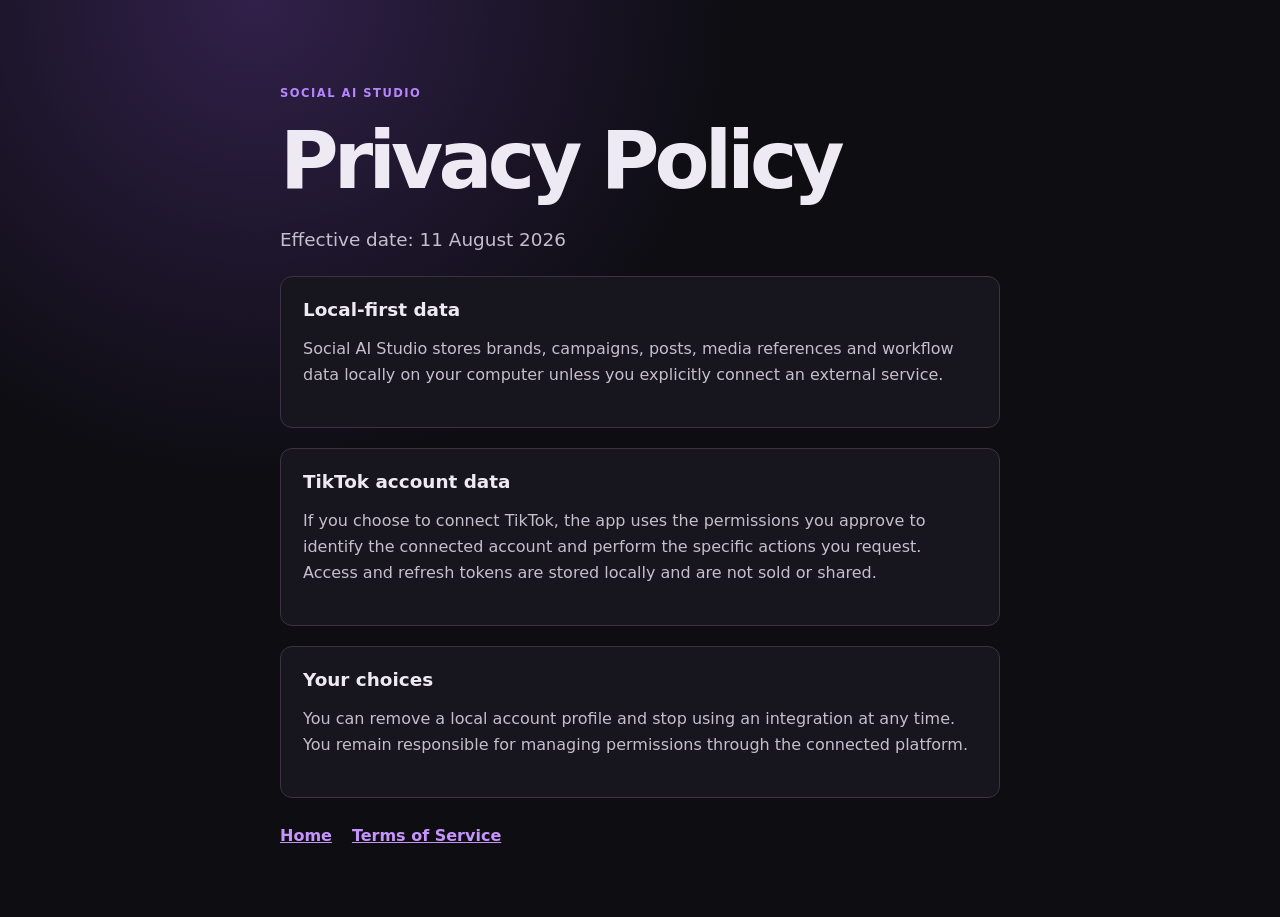
==== privacy/index.html @ d6e1d695 "Add files via upload" ====
<!doctype html><html lang="en"><head><meta charset="utf-8" /><meta name="viewport" content="width=device-width, initial-scale=1" /><title>Privacy Policy | Social AI Studio</title><link rel="stylesheet" href="../styles.css" /></head><body><main><p class="eyebrow">SOCIAL AI STUDIO</p><h1>Privacy Policy</h1><p class="lead">Effective date: 11 August 2026</p><section><h2>Local-first data</h2><p>Social AI Studio stores brands, campaigns, posts, media references and workflow data locally on your computer unless you explicitly connect an external service.</p></section><section><h2>TikTok account data</h2><p>If you choose to connect TikTok, the app uses the permissions you approve to identify the connected account and perform the specific actions you request. Access and refresh tokens are stored locally and are not sold or shared.</p></section><section><h2>Your choices</h2><p>You can remove a local account profile and stop using an integration at any time. You remain responsible for managing permissions through the connected platform.</p></section><nav><a href="../">Home</a><a href="../terms/">Terms of Service</a></nav></main></body></html>
---- styles.css ----
:root { color-scheme: dark; font-family: Inter, ui-sans-serif, system-ui, sans-serif; background:#0d0d12; color:#eeeaf4; }
body { margin:0; min-height:100vh; display:grid; place-items:center; background:radial-gradient(circle at 20% 0,#31204a 0,transparent 35%),#0d0d12; }
main { width:min(720px,calc(100% - 48px)); padding:72px 0; }
h1 { font-size:clamp(2.7rem,8vw,5rem); margin:.15rem 0 1rem; letter-spacing:-.06em; }
h2 { margin:0 0 .55rem; font-size:1.15rem; }
.eyebrow { color:#b786ff; font-size:.72rem; font-weight:800; letter-spacing:.13em; }
.lead { color:#c5bece; font-size:1.15rem; line-height:1.65; max-width:650px; }
section { margin-top:20px; padding:22px; border:1px solid #3b3344; border-radius:12px; background:#17151d; }
p, li { color:#c5bece; line-height:1.65; } nav { display:flex; gap:20px; margin-top:28px; } a { color:#c794ff; font-weight:700; }
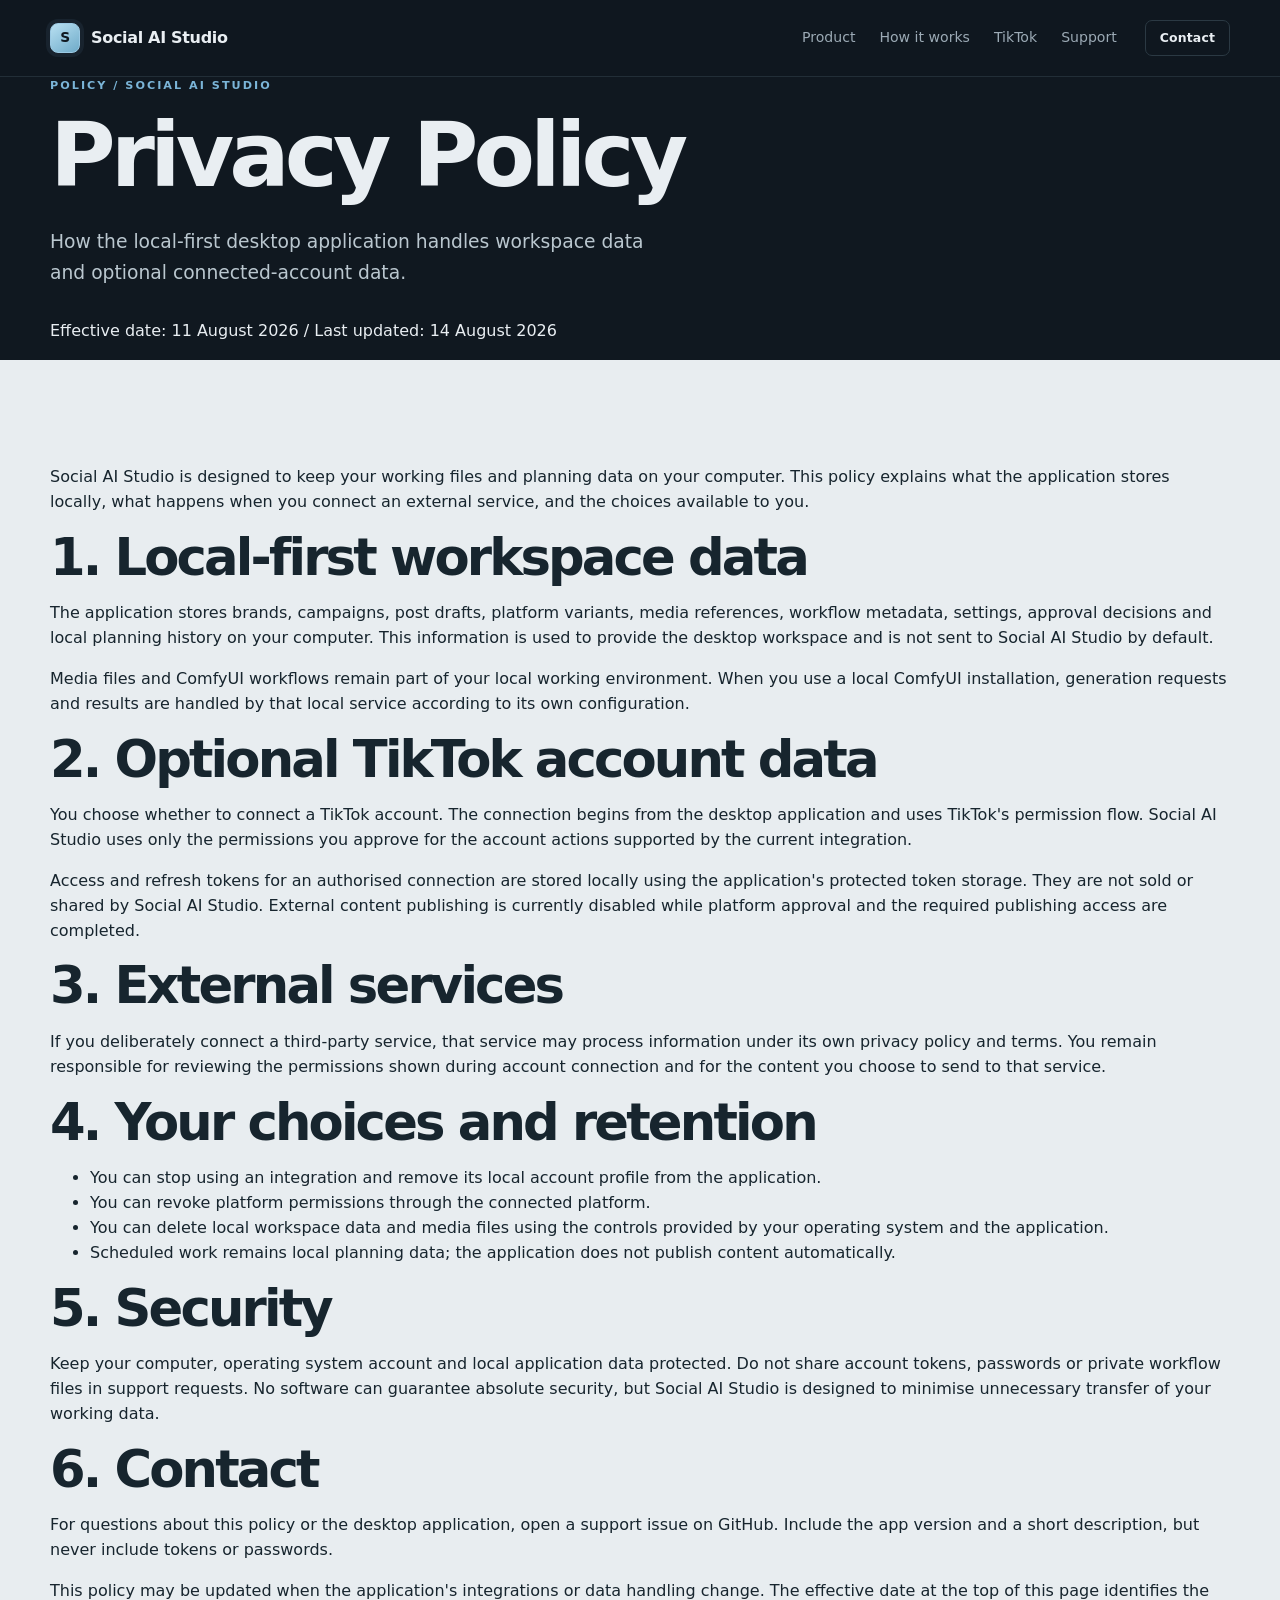
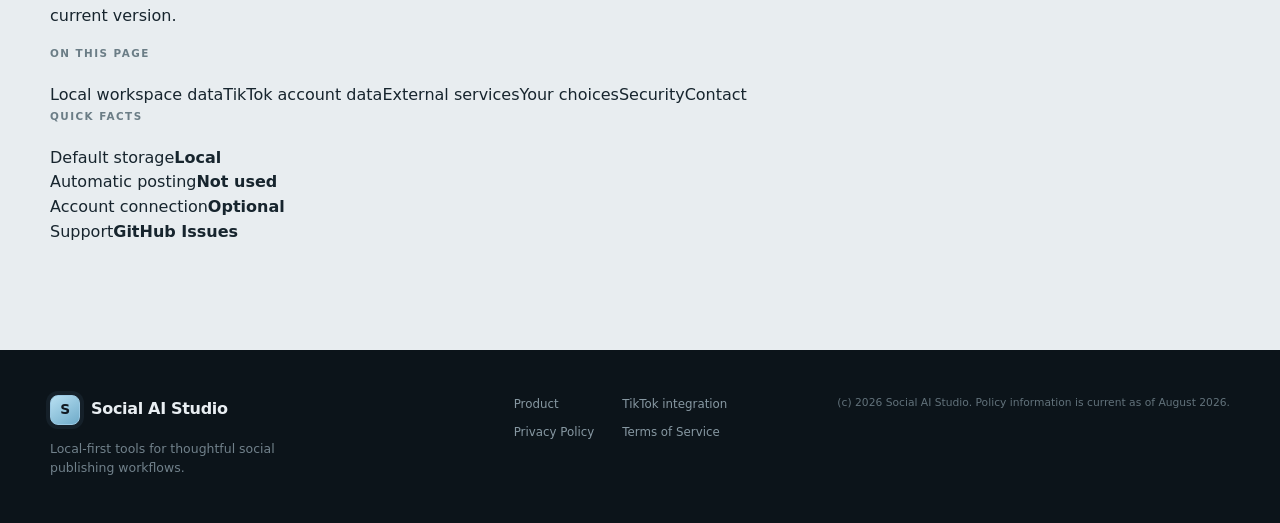
==== commit 519ef1e0: "Restyle Privacy Policy page" ====
--- a/privacy/index.html
+++ b/privacy/index.html
@@ -1 +1,42 @@
-<!doctype html><html lang="en"><head><meta charset="utf-8" /><meta name="viewport" content="width=device-width, initial-scale=1" /><title>Privacy Policy | Social AI Studio</title><link rel="stylesheet" href="../styles.css" /></head><body><main><p class="eyebrow">SOCIAL AI STUDIO</p><h1>Privacy Policy</h1><p class="lead">Effective date: 11 August 2026</p><section><h2>Local-first data</h2><p>Social AI Studio stores brands, campaigns, posts, media references and workflow data locally on your computer unless you explicitly connect an external service.</p></section><section><h2>TikTok account data</h2><p>If you choose to connect TikTok, the app uses the permissions you approve to identify the connected account and perform the specific actions you request. Access and refresh tokens are stored locally and are not sold or shared.</p></section><section><h2>Your choices</h2><p>You can remove a local account profile and stop using an integration at any time. You remain responsible for managing permissions through the connected platform.</p></section><nav><a href="../">Home</a><a href="../terms/">Terms of Service</a></nav></main></body></html>
+<!doctype html>
+<html lang="en">
+<head>
+  <meta charset="utf-8" />
+  <meta name="viewport" content="width=device-width, initial-scale=1" />
+  <meta name="description" content="Privacy Policy for Social AI Studio, a local-first desktop workspace for social content planning and creation." />
+  <meta name="theme-color" content="#101820" />
+  <title>Privacy Policy | Social AI Studio</title>
+  <link rel="stylesheet" href="../styles.css" />
+</head>
+<body>
+  <a class="skip-link" href="#main-content">Skip to content</a>
+  <header class="site-header">
+    <div class="container header-inner">
+      <a class="brand" href="../" aria-label="Social AI Studio home"><span class="brand-mark" aria-hidden="true">S</span><span>Social AI Studio</span></a>
+      <nav class="site-nav" aria-label="Primary navigation"><a href="../#product">Product</a><a href="../#workflow">How it works</a><a href="../#tiktok">TikTok</a><a href="../#support">Support</a></nav>
+      <a class="button button-small button-outline" href="../#contact">Contact</a>
+    </div>
+  </header>
+  <main id="main-content">
+    <section class="legal-hero"><div class="container legal-hero-inner"><p class="eyebrow">POLICY / SOCIAL AI STUDIO</p><h1>Privacy Policy</h1><p class="hero-lead">How the local-first desktop application handles workspace data and optional connected-account data.</p><p class="legal-meta">Effective date: 11 August 2026 / Last updated: 14 August 2026</p></div></section>
+    <section class="section section-light legal-section"><div class="container legal-grid"><article class="legal-document"><p class="legal-intro">Social AI Studio is designed to keep your working files and planning data on your computer. This policy explains what the application stores locally, what happens when you connect an external service, and the choices available to you.</p>
+      <h2 id="local-data">1. Local-first workspace data</h2>
+      <p>The application stores brands, campaigns, post drafts, platform variants, media references, workflow metadata, settings, approval decisions and local planning history on your computer. This information is used to provide the desktop workspace and is not sent to Social AI Studio by default.</p>
+      <p>Media files and ComfyUI workflows remain part of your local working environment. When you use a local ComfyUI installation, generation requests and results are handled by that local service according to its own configuration.</p>
+      <h2 id="tiktok-data">2. Optional TikTok account data</h2>
+      <p>You choose whether to connect a TikTok account. The connection begins from the desktop application and uses TikTok's permission flow. Social AI Studio uses only the permissions you approve for the account actions supported by the current integration.</p>
+      <p>Access and refresh tokens for an authorised connection are stored locally using the application's protected token storage. They are not sold or shared by Social AI Studio. External content publishing is currently disabled while platform approval and the required publishing access are completed.</p>
+      <h2 id="external-services">3. External services</h2>
+      <p>If you deliberately connect a third-party service, that service may process information under its own privacy policy and terms. You remain responsible for reviewing the permissions shown during account connection and for the content you choose to send to that service.</p>
+      <h2 id="retention">4. Your choices and retention</h2>
+      <ul><li>You can stop using an integration and remove its local account profile from the application.</li><li>You can revoke platform permissions through the connected platform.</li><li>You can delete local workspace data and media files using the controls provided by your operating system and the application.</li><li>Scheduled work remains local planning data; the application does not publish content automatically.</li></ul>
+      <h2 id="security">5. Security</h2>
+      <p>Keep your computer, operating system account and local application data protected. Do not share account tokens, passwords or private workflow files in support requests. No software can guarantee absolute security, but Social AI Studio is designed to minimise unnecessary transfer of your working data.</p>
+      <h2 id="contact">6. Contact</h2>
+      <p>For questions about this policy or the desktop application, <a class="inline-link" href="https://github.com/currantsforeyes/social-ai-studio-site/issues">open a support issue on GitHub</a>. Include the app version and a short description, but never include tokens or passwords.</p>
+      <p class="legal-updated">This policy may be updated when the application's integrations or data handling change. The effective date at the top of this page identifies the current version.</p>
+    </article><aside class="legal-sidebar"><div class="legal-card"><p class="panel-label">ON THIS PAGE</p><nav class="legal-nav" aria-label="Privacy Policy sections"><a href="#local-data">Local workspace data</a><a href="#tiktok-data">TikTok account data</a><a href="#external-services">External services</a><a href="#retention">Your choices</a><a href="#security">Security</a><a href="#contact">Contact</a></nav></div><div class="legal-card legal-facts"><p class="panel-label">QUICK FACTS</p><div><span>Default storage</span><b>Local</b></div><div><span>Automatic posting</span><b>Not used</b></div><div><span>Account connection</span><b>Optional</b></div><div><span>Support</span><b>GitHub Issues</b></div></div></aside></div></section>
+  </main>
+  <footer class="site-footer"><div class="container footer-inner"><div><a class="brand" href="../"><span class="brand-mark" aria-hidden="true">S</span><span>Social AI Studio</span></a><p>Local-first tools for thoughtful social publishing workflows.</p></div><div class="footer-links"><a href="../#product">Product</a><a href="../#tiktok">TikTok integration</a><a href="../privacy/">Privacy Policy</a><a href="../terms/">Terms of Service</a></div><small>(c) 2026 Social AI Studio. Policy information is current as of August 2026.</small></div></footer>
+</body>
+</html>
--- a/styles.css
+++ b/styles.css
@@ -1,9 +1,23 @@
-:root { color-scheme: dark; font-family: Inter, ui-sans-serif, system-ui, sans-serif; background:#0d0d12; color:#eeeaf4; }
-body { margin:0; min-height:100vh; display:grid; place-items:center; background:radial-gradient(circle at 20% 0,#31204a 0,transparent 35%),#0d0d12; }
-main { width:min(720px,calc(100% - 48px)); padding:72px 0; }
-h1 { font-size:clamp(2.7rem,8vw,5rem); margin:.15rem 0 1rem; letter-spacing:-.06em; }
-h2 { margin:0 0 .55rem; font-size:1.15rem; }
-.eyebrow { color:#b786ff; font-size:.72rem; font-weight:800; letter-spacing:.13em; }
-.lead { color:#c5bece; font-size:1.15rem; line-height:1.65; max-width:650px; }
-section { margin-top:20px; padding:22px; border:1px solid #3b3344; border-radius:12px; background:#17151d; }
-p, li { color:#c5bece; line-height:1.65; } nav { display:flex; gap:20px; margin-top:28px; } a { color:#c794ff; font-weight:700; }
+:root { color-scheme: dark; --ink:#e9eef2; --muted:#9caab5; --subtle:#6f7d88; --line:#2b3943; --panel:#15212a; --dark:#101820; --mid:#16232c; --light:#e8edf0; --light-ink:#17252e; --light-muted:#53636d; --accent:#7bb5d8; --accent-strong:#a8d7ef; --warm:#f2bd78; --success:#8ed0b0; font-family:Inter,ui-sans-serif,system-ui,-apple-system,BlinkMacSystemFont,"Segoe UI",sans-serif; background:var(--dark); color:var(--ink); font-synthesis:none; }
+* { box-sizing:border-box; } html { scroll-behavior:smooth; } body { margin:0; min-width:320px; background:var(--dark); color:var(--ink); line-height:1.55; } a { color:inherit; text-decoration:none; } a:hover { color:var(--accent-strong); } .container { width:min(1180px,calc(100% - 48px)); margin:0 auto; }
+.skip-link { position:absolute; left:16px; top:-60px; z-index:10; padding:10px 14px; background:var(--accent-strong); color:var(--dark); } .skip-link:focus { top:12px; }
+.site-header { position:sticky; top:0; z-index:5; border-bottom:1px solid rgba(151,180,197,.14); background:rgba(16,24,32,.92); backdrop-filter:blur(14px); } .header-inner { min-height:76px; display:flex; align-items:center; gap:28px; } .brand { display:inline-flex; align-items:center; gap:11px; font-weight:750; letter-spacing:-.02em; } .brand-mark { display:grid; place-items:center; width:30px; height:30px; border:1px solid #9bc9e3; border-radius:8px; color:var(--dark); background:linear-gradient(145deg,#b8e0f2,#6fabc9); font-size:.86rem; font-weight:900; box-shadow:0 0 0 4px rgba(123,181,216,.08); } .site-nav { display:flex; gap:24px; margin-left:auto; color:var(--muted); font-size:.88rem; } .site-nav a:hover { color:var(--ink); }
+.button { display:inline-flex; align-items:center; justify-content:center; gap:9px; min-height:46px; padding:0 20px; border:1px solid var(--accent); border-radius:7px; background:var(--accent); color:#10202a; font-size:.88rem; font-weight:800; letter-spacing:.01em; } .button:hover { color:#10202a; background:var(--accent-strong); border-color:var(--accent-strong); } .button-small { min-height:36px; padding:0 14px; font-size:.78rem; } .button-outline { background:transparent; color:var(--ink); border-color:var(--line); } .button-outline:hover { color:var(--ink); background:var(--panel); border-color:var(--accent); } .button-dark { background:var(--light-ink); color:var(--light); border-color:var(--light-ink); } .button-dark:hover { color:white; background:#273c49; border-color:#273c49; }
+.eyebrow { margin:0 0 15px; color:var(--accent); font-size:.7rem; font-weight:850; letter-spacing:.18em; } h1,h2,h3,p { margin-top:0; } h1,h2 { letter-spacing:-.055em; line-height:1.03; } h1 { max-width:700px; margin-bottom:24px; font-size:clamp(3.1rem,7vw,6.2rem); } h2 { margin-bottom:18px; font-size:clamp(2rem,4vw,3.7rem); } h3 { margin-bottom:10px; color:inherit; font-size:1.08rem; line-height:1.2; }
+.hero { overflow:hidden; border-bottom:1px solid rgba(151,180,197,.12); background:radial-gradient(circle at 82% 22%,rgba(77,129,158,.18),transparent 31%),linear-gradient(145deg,#101820 5%,#12212b 56%,#101820 100%); } .hero-grid { min-height:650px; display:grid; grid-template-columns:1.04fr .96fr; align-items:center; gap:70px; padding:76px 0 86px; } .hero-lead { max-width:610px; margin-bottom:30px; color:#bac7cf; font-size:1.17rem; line-height:1.7; } .hero-actions { display:flex; align-items:center; flex-wrap:wrap; gap:23px; } .text-link { color:var(--accent-strong); font-size:.9rem; font-weight:750; } .text-link span { margin-left:5px; font-size:1.1rem; } .hero-note { display:flex; align-items:center; gap:9px; margin:30px 0 0; color:var(--subtle); font-size:.78rem; } .status-dot { width:7px; height:7px; border-radius:99px; background:var(--success); box-shadow:0 0 0 5px rgba(142,208,176,.1); }
+.workspace-card { border:1px solid #334651; border-radius:12px; background:linear-gradient(145deg,rgba(28,43,53,.98),rgba(16,27,35,.98)); box-shadow:0 26px 70px rgba(0,0,0,.26); transform:rotate(1.3deg); } .window-bar { display:flex; align-items:center; gap:6px; min-height:42px; padding:0 16px; border-bottom:1px solid #2e414c; color:#71818b; } .window-bar span { width:7px; height:7px; border-radius:50%; background:#51636d; } .window-bar small { margin-left:auto; font-size:.57rem; letter-spacing:.14em; } .workspace-body { padding:24px; } .workspace-topline,.mock-footer,.approval-header { display:flex; align-items:center; justify-content:space-between; gap:15px; } .workspace-topline { color:#dfe9ee; font-size:.85rem; font-weight:800; } .badge { display:inline-flex; width:fit-content; padding:4px 7px; border:1px solid #426174; border-radius:4px; color:var(--accent-strong); font-size:.57rem; font-weight:850; letter-spacing:.12em; } .workspace-metrics { display:grid; grid-template-columns:repeat(3,1fr); gap:9px; margin:22px 0; } .workspace-metrics div { padding:13px 12px; border:1px solid #2b404b; border-radius:7px; background:rgba(13,24,31,.5); } .workspace-metrics strong { display:block; color:#e8f4f8; font-size:1.5rem; letter-spacing:-.05em; } .workspace-metrics span,.mock-row small { display:block; color:#82929c; font-size:.66rem; }
+.mock-list { display:grid; gap:8px; } .mock-row { display:flex; align-items:center; gap:11px; padding:12px; border:1px solid #2a3b45; border-radius:7px; background:rgba(25,39,48,.7); } .mock-row b { display:block; color:#d8e3e8; font-size:.75rem; } .mock-row em { margin-left:auto; color:var(--success); font-size:.65rem; font-style:normal; font-weight:800; } .mock-icon { display:grid; place-items:center; width:27px; height:27px; border-radius:6px; font-size:.7rem; font-weight:900; } .mock-icon.blue { background:#244a61; color:#9dd5ef; } .mock-icon.purple { background:#43375e; color:#c8b2f3; } .mock-icon.amber { background:#59462d; color:#f5c986; } .mock-footer { margin-top:18px; padding-top:15px; border-top:1px solid #2b3c45; color:#7f909a; font-size:.65rem; } .mock-footer b { color:#b9cbd4; font-weight:700; }
+.trust-strip { border-bottom:1px solid rgba(151,180,197,.12); background:#131f27; } .trust-grid { display:grid; grid-template-columns:repeat(3,1fr); gap:40px; padding:29px 0; } .trust-grid>div { display:flex; gap:15px; align-items:flex-start; } .trust-number { color:#5f899f; font-size:.74rem; font-weight:850; letter-spacing:.1em; } .trust-grid b { display:block; margin-bottom:3px; font-size:.82rem; } .trust-grid small { display:block; color:var(--subtle); font-size:.72rem; }
+.section { padding:105px 0; } .section-light { background:var(--light); color:var(--light-ink); } .section-mid { background:#dce4e8; color:var(--light-ink); } .section-dark { background:var(--dark); } .section-heading { max-width:680px; } .section-light .eyebrow,.section-mid .eyebrow { color:#567e95; } .section-heading>p:last-child { max-width:650px; color:var(--light-muted); font-size:1.02rem; line-height:1.7; }
+.feature-grid { display:grid; grid-template-columns:repeat(3,1fr); gap:14px; margin-top:54px; } .feature-card { min-height:250px; padding:27px; border:1px solid #c9d3d8; border-radius:8px; background:rgba(255,255,255,.42); } .feature-card:hover { border-color:#8caabd; background:rgba(255,255,255,.68); } .feature-index { display:block; margin-bottom:44px; color:#628ba0; font-size:.72rem; font-weight:850; letter-spacing:.12em; } .feature-card p { min-height:72px; margin-bottom:18px; color:var(--light-muted); font-size:.88rem; line-height:1.65; } .feature-card a { color:#3e708a; font-size:.79rem; font-weight:800; } .feature-card a span { margin-left:4px; }
+.split-section { display:grid; grid-template-columns:.78fr 1.22fr; gap:100px; align-items:start; } .section-dark .section-heading>p:last-child { color:var(--muted); } .steps { display:grid; gap:0; margin:0; padding:0; list-style:none; } .steps li { display:grid; grid-template-columns:54px 1fr; gap:20px; padding:0 0 30px; border-left:1px solid #2d4654; } .steps li:last-child { padding-bottom:0; border-left-color:transparent; } .steps li>span { position:relative; left:-12px; display:grid; place-items:center; width:24px; height:24px; border:1px solid #547d93; border-radius:50%; background:var(--dark); color:var(--accent-strong); font-size:.56rem; font-weight:850; } .steps li div { padding-bottom:27px; border-bottom:1px solid #253640; } .steps li:last-child div { border-bottom:0; } .steps h3 { color:#dce8ed; } .steps p { margin-bottom:0; color:var(--muted); font-size:.9rem; }
+.detail-grid { display:grid; grid-template-columns:1fr 1fr; gap:100px; align-items:center; } .detail-copy>p:not(.eyebrow) { max-width:550px; color:var(--light-muted); font-size:1rem; line-height:1.75; } .check-list { display:grid; gap:10px; margin:27px 0 0; padding:0; list-style:none; color:#344b57; font-size:.86rem; font-weight:650; } .check-list li { display:flex; gap:10px; } .check-list li::before { content:"OK"; color:#568dab; font-weight:900; }
+.info-panel { padding:28px; border:1px solid #c5d0d5; border-radius:8px; background:#f3f6f7; } .panel-label { margin-bottom:22px; color:#6b7d86; font-size:.65rem; font-weight:850; letter-spacing:.14em; } .readiness { display:grid; } .readiness>div { display:flex; justify-content:space-between; gap:15px; padding:15px 0; border-top:1px solid #d8e0e3; font-size:.82rem; } .readiness b { font-size:.69rem; } .ready { color:#3e8b6e; } .conditional { color:#9b7136; } .future { color:#72818a; } .panel-footnote { margin:22px 0 0; color:#74838b; font-size:.72rem; }
+.approval-panel { padding:25px; border:1px solid #c0cdd2; border-radius:8px; background:#eef3f4; color:var(--light-ink); } .approval-header { margin-bottom:13px; color:#687b85; font-size:.64rem; font-weight:850; letter-spacing:.14em; } .approval-item { display:grid; grid-template-columns:25px 1fr auto; gap:11px; align-items:center; padding:17px 0; border-top:1px solid #d3dde0; } .approval-state { display:grid; place-items:center; width:22px; height:22px; border-radius:50%; font-size:.72rem; font-weight:900; } .approval-state.done { background:#bfe5d3; color:#26724f; } .approval-state.pending { background:#f1d3a0; color:#8a5c22; } .approval-state.scheduled { background:#c7dce8; color:#3e708a; } .approval-item b,.approval-item small { display:block; } .approval-item b { font-size:.75rem; } .approval-item small,.approval-item time { color:#73848d; font-size:.65rem; } .approval-item time { align-self:start; padding-top:3px; }
+.integration-card { display:grid; grid-template-columns:1.1fr .9fr; gap:100px; align-items:center; } .integration-copy { max-width:650px; } .integration-copy p:not(.eyebrow) { color:var(--muted); font-size:1rem; line-height:1.75; } .integration-copy .muted { color:#71838e; font-size:.86rem; } .integration-facts { border-top:1px solid #304550; } .integration-facts>div { display:flex; justify-content:space-between; gap:15px; padding:16px 0; border-bottom:1px solid #304550; font-size:.79rem; } .integration-facts span { color:#8498a4; } .integration-facts b { color:#d9e6eb; font-size:.74rem; text-align:right; }
+.data-band { display:grid; grid-template-columns:1fr 1.1fr auto; gap:50px; align-items:center; } .data-band h2 { margin-bottom:0; } .data-band>p { margin:0; color:var(--light-muted); font-size:.94rem; line-height:1.7; }
+.faq-layout { display:grid; grid-template-columns:.78fr 1.22fr; gap:100px; align-items:start; } .faq-layout .section-heading>p:last-child { color:#586b75; } .faq-list { border-top:1px solid #c3d0d5; } .faq-list details { border-bottom:1px solid #c3d0d5; } .faq-list summary { cursor:pointer; padding:22px 4px; color:#223843; font-size:.92rem; font-weight:800; list-style:none; } .faq-list summary::-webkit-details-marker { display:none; } .faq-list summary::after { content:"+"; float:right; color:#5e899e; font-size:1.2rem; font-weight:400; } .faq-list details[open] summary::after { content:"-"; } .faq-list details p { max-width:650px; margin:-4px 30px 22px 4px; color:#60727b; font-size:.84rem; line-height:1.7; } .faq-list a { color:#3e708a; font-weight:750; }
+.contact-section { background:linear-gradient(110deg,#9bc9df,#c4dce7); color:#13252e; } .contact-inner { display:flex; align-items:center; justify-content:space-between; gap:40px; min-height:245px; } .contact-inner .eyebrow { color:#3e708a; } .contact-inner h2 { margin-bottom:10px; } .contact-inner p:last-child { margin:0; color:#3e5b68; } .contact-inner .button { background:#132932; border-color:#132932; color:#e8f4f8; } .contact-inner .button:hover { background:#284754; border-color:#284754; color:white; }
+.site-footer { background:#0c141a; color:var(--muted); } .footer-inner { display:grid; grid-template-columns:1fr 1fr auto; gap:40px; align-items:start; padding:45px 0; } .footer-inner .brand { color:var(--ink); } .footer-inner p { max-width:270px; margin:14px 0 0; color:#71818b; font-size:.78rem; } .footer-links { display:grid; grid-template-columns:repeat(2,auto); justify-content:center; gap:10px 28px; color:#8798a2; font-size:.74rem; } .footer-inner small { color:#62727b; font-size:.67rem; text-align:right; }
+@media (max-width:900px) { .site-nav { display:none; } .hero-grid,.split-section,.detail-grid,.integration-card,.faq-layout { grid-template-columns:1fr; gap:48px; } .hero-grid { min-height:auto; padding-top:76px; } .workspace-card { max-width:650px; transform:none; } .feature-grid { grid-template-columns:repeat(2,1fr); } .data-band { grid-template-columns:1fr 1fr; gap:25px; } .data-band .button { width:fit-content; } .footer-inner { grid-template-columns:1fr 1fr; } .footer-inner small { grid-column:1/-1; text-align:left; } }
+@media (max-width:600px) { .container { width:min(100% - 32px,1180px); } .header-inner { min-height:66px; gap:12px; } .header-inner .button { margin-left:auto; } .brand { font-size:.86rem; } .brand-mark { width:27px; height:27px; } .hero-grid { padding:63px 0 68px; } .hero-actions { align-items:flex-start; flex-direction:column; gap:19px; } .hero-lead { font-size:1rem; } .workspace-body { padding:18px; } .workspace-metrics { gap:5px; } .workspace-metrics div { padding:10px 8px; } .workspace-metrics strong { font-size:1.2rem; } .workspace-metrics span { font-size:.58rem; } .trust-grid { grid-template-columns:1fr; gap:20px; } .section { padding:75px 0; } .feature-grid { grid-template-columns:1fr; margin-top:35px; } .feature-card { min-height:auto; } .feature-index { margin-bottom:28px; } .feature-card p { min-height:0; } .data-band { grid-template-columns:1fr; } .data-band .button { width:100%; } .contact-inner { align-items:flex-start; flex-direction:column; justify-content:center; min-height:300px; gap:24px; } .contact-inner .button { width:100%; } .footer-inner { grid-template-columns:1fr; gap:26px; } .footer-links { justify-content:start; } .footer-inner small { grid-column:auto; } }
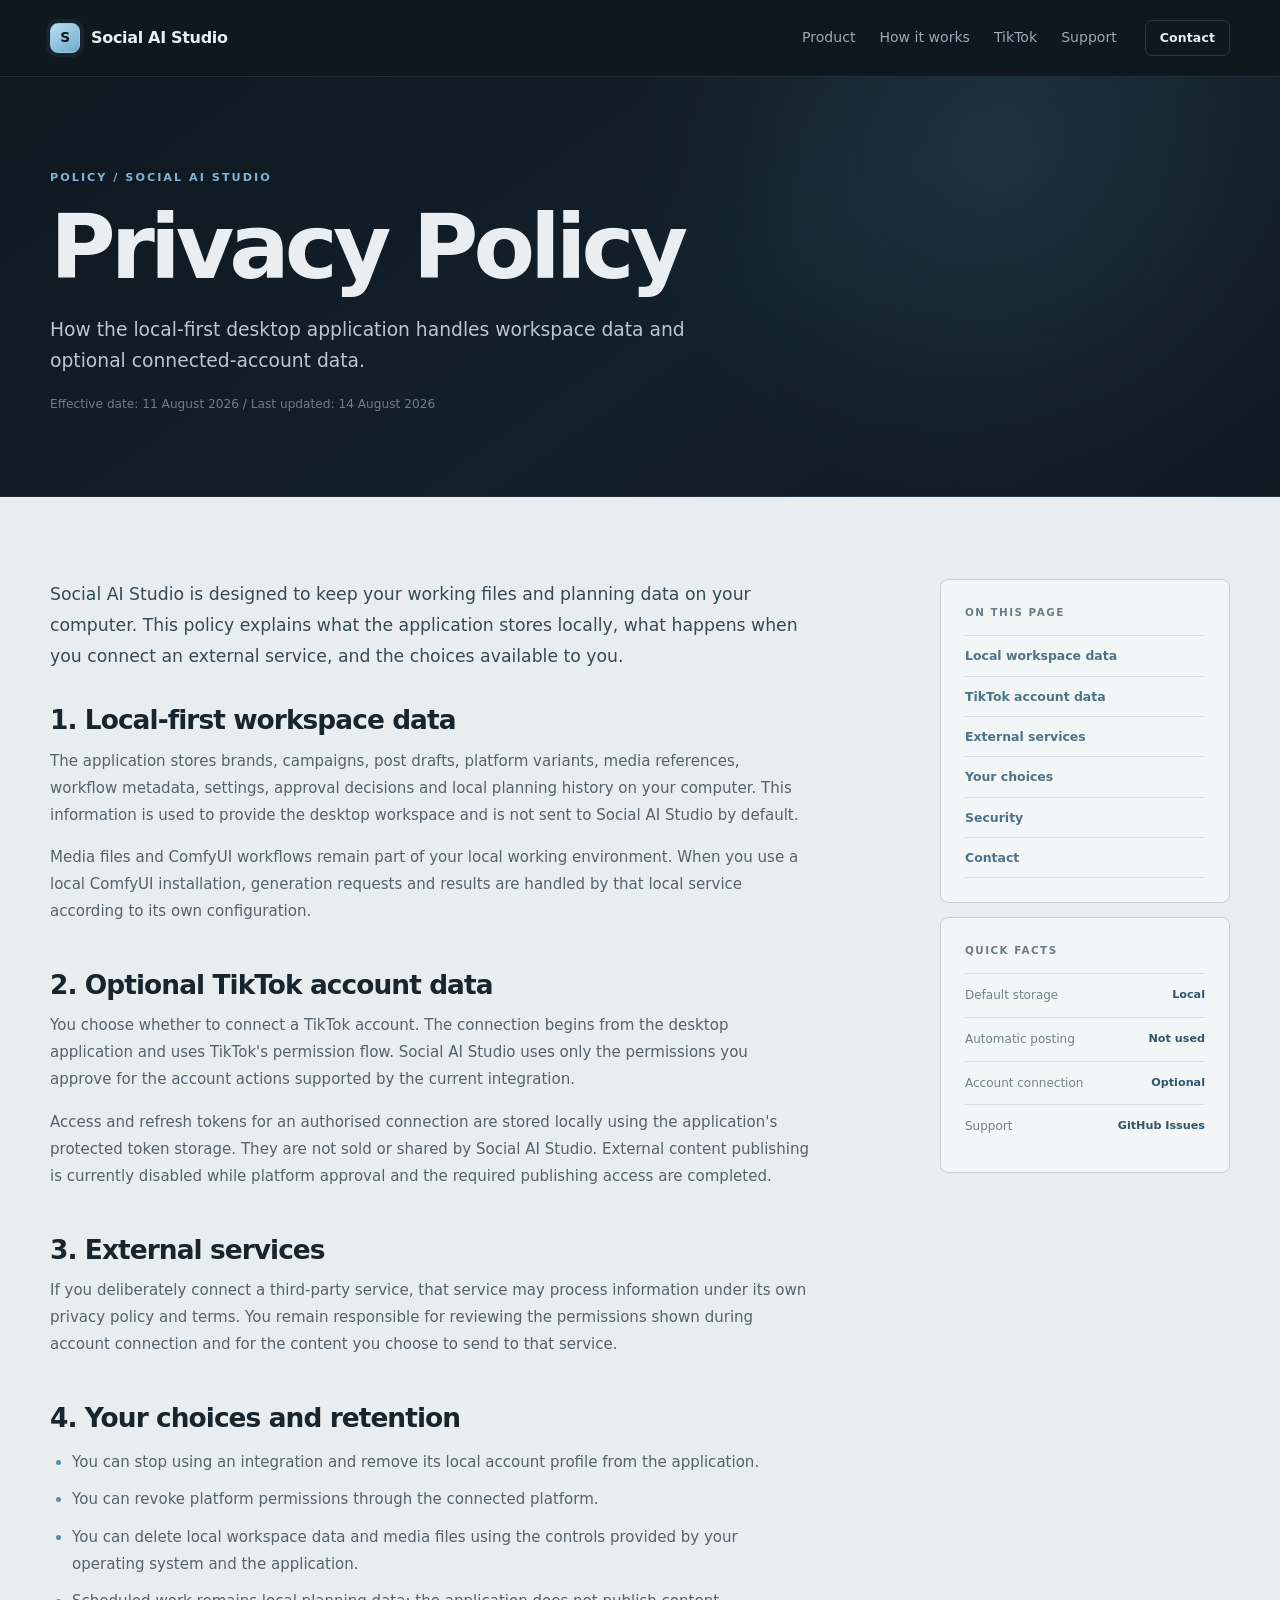
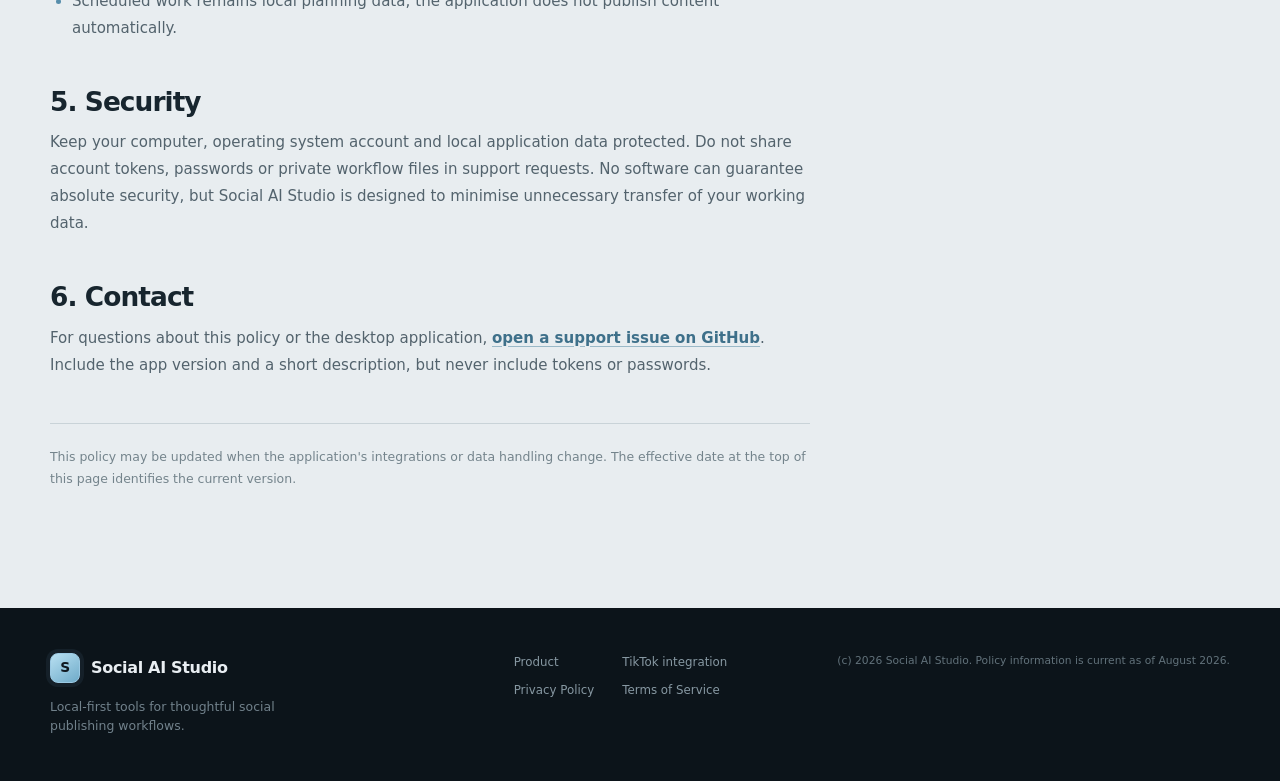
==== commit 60cbb14a: "Refresh Privacy Policy stylesheet cache" ====
--- a/privacy/index.html
+++ b/privacy/index.html
@@ -6,7 +6,7 @@
   <meta name="description" content="Privacy Policy for Social AI Studio, a local-first desktop workspace for social content planning and creation." />
   <meta name="theme-color" content="#101820" />
   <title>Privacy Policy | Social AI Studio</title>
-  <link rel="stylesheet" href="../styles.css" />
+  <link rel="stylesheet" href="../styles.css?v=20260814-privacy" />
 </head>
 <body>
   <a class="skip-link" href="#main-content">Skip to content</a>
--- a/styles.css
+++ b/styles.css
@@ -20,4 +20,31 @@
 .contact-section { background:linear-gradient(110deg,#9bc9df,#c4dce7); color:#13252e; } .contact-inner { display:flex; align-items:center; justify-content:space-between; gap:40px; min-height:245px; } .contact-inner .eyebrow { color:#3e708a; } .contact-inner h2 { margin-bottom:10px; } .contact-inner p:last-child { margin:0; color:#3e5b68; } .contact-inner .button { background:#132932; border-color:#132932; color:#e8f4f8; } .contact-inner .button:hover { background:#284754; border-color:#284754; color:white; }
 .site-footer { background:#0c141a; color:var(--muted); } .footer-inner { display:grid; grid-template-columns:1fr 1fr auto; gap:40px; align-items:start; padding:45px 0; } .footer-inner .brand { color:var(--ink); } .footer-inner p { max-width:270px; margin:14px 0 0; color:#71818b; font-size:.78rem; } .footer-links { display:grid; grid-template-columns:repeat(2,auto); justify-content:center; gap:10px 28px; color:#8798a2; font-size:.74rem; } .footer-inner small { color:#62727b; font-size:.67rem; text-align:right; }
 @media (max-width:900px) { .site-nav { display:none; } .hero-grid,.split-section,.detail-grid,.integration-card,.faq-layout { grid-template-columns:1fr; gap:48px; } .hero-grid { min-height:auto; padding-top:76px; } .workspace-card { max-width:650px; transform:none; } .feature-grid { grid-template-columns:repeat(2,1fr); } .data-band { grid-template-columns:1fr 1fr; gap:25px; } .data-band .button { width:fit-content; } .footer-inner { grid-template-columns:1fr 1fr; } .footer-inner small { grid-column:1/-1; text-align:left; } }
-@media (max-width:600px) { .container { width:min(100% - 32px,1180px); } .header-inner { min-height:66px; gap:12px; } .header-inner .button { margin-left:auto; } .brand { font-size:.86rem; } .brand-mark { width:27px; height:27px; } .hero-grid { padding:63px 0 68px; } .hero-actions { align-items:flex-start; flex-direction:column; gap:19px; } .hero-lead { font-size:1rem; } .workspace-body { padding:18px; } .workspace-metrics { gap:5px; } .workspace-metrics div { padding:10px 8px; } .workspace-metrics strong { font-size:1.2rem; } .workspace-metrics span { font-size:.58rem; } .trust-grid { grid-template-columns:1fr; gap:20px; } .section { padding:75px 0; } .feature-grid { grid-template-columns:1fr; margin-top:35px; } .feature-card { min-height:auto; } .feature-index { margin-bottom:28px; } .feature-card p { min-height:0; } .data-band { grid-template-columns:1fr; } .data-band .button { width:100%; } .contact-inner { align-items:flex-start; flex-direction:column; justify-content:center; min-height:300px; gap:24px; } .contact-inner .button { width:100%; } .footer-inner { grid-template-columns:1fr; gap:26px; } .footer-links { justify-content:start; } .footer-inner small { grid-column:auto; } }
+@media (max-width:600px) { .container { width:min(100% - 32px,1180px); } .header-inner { min-height:66px; gap:12px; } .header-inner .button { margin-left:auto; } .brand { font-size:.86rem; } .brand-mark { width:27px; height:27px; } .hero-grid { padding:63px 0 68px; } .hero-actions { align-items:flex-start; flex-direction:column; gap:19px; } .hero-lead { font-size:1rem; } .workspace-body { padding:18px; } .workspace-metrics { gap:5px; } .workspace-metrics div { padding:10px 8px; } .workspace-metrics strong { font-size:1.2rem; } .workspace-metrics span { font-size:.58rem; } .trust-grid { grid-template-columns:1fr; gap:20px; } .section { padding:75px 0; } .feature-grid { grid-template-columns:1fr; margin-top:35px; } .feature-card { min-height:auto; } .feature-index { margin-bottom:28px; } .feature-card p { min-height:0; } .data-band { grid-template-columns:1fr; } .data-band .button { width:100%; } .contact-inner { align-items:flex-start; flex-direction:column; justify-content:center; min-height:300px; gap:24px; } .contact-inner .button { width:100%; } .footer-inner { grid-template-columns:1fr; gap:26px; } .footer-links { justify-content:start; } .footer-inner small { grid-column:auto; } }
+.legal-hero { border-bottom: 1px solid rgba(151,180,197,.12); background: radial-gradient(circle at 78% 18%, rgba(77,129,158,.18), transparent 34%), linear-gradient(145deg, #101820 5%, #12212b 56%, #101820 100%); }
+.legal-hero-inner { padding: 92px 0 82px; }
+.legal-hero h1 { margin-bottom: 20px; }
+.legal-hero .hero-lead { max-width: 650px; margin-bottom: 18px; }
+.legal-meta { margin: 0; color: var(--subtle); font-size: .76rem; }
+.legal-section { padding-top: 82px; }
+.legal-grid { display: grid; grid-template-columns: minmax(0, 1fr) 290px; gap: 92px; align-items: start; }
+.legal-document { max-width: 760px; }
+.legal-document .legal-intro { margin-bottom: 34px; color: #344b57; font-size: 1.08rem; line-height: 1.8; }
+.legal-document h2 { margin: 46px 0 14px; font-size: 1.65rem; letter-spacing: -.035em; }
+.legal-document h2:first-of-type { margin-top: 0; }
+.legal-document p, .legal-document li { color: var(--light-muted); font-size: .94rem; line-height: 1.8; }
+.legal-document ul { display: grid; gap: 10px; margin: 18px 0 0; padding-left: 22px; }
+.legal-document li::marker { color: #568dab; }
+.inline-link { color: #3e708a; font-weight: 800; text-decoration: underline; text-decoration-color: #9ab9c8; text-underline-offset: 3px; }
+.legal-updated { margin-top: 44px; padding-top: 22px; border-top: 1px solid #c9d3d8; color: #74848c !important; font-size: .78rem !important; }
+.legal-sidebar { position: sticky; top: 100px; display: grid; gap: 14px; }
+.legal-card { padding: 24px; border: 1px solid #c5d0d5; border-radius: 8px; background: #f3f6f7; }
+.legal-card .panel-label { margin-bottom: 15px; }
+.legal-nav { display: grid; gap: 0; }
+.legal-nav a { padding: 10px 0; border-top: 1px solid #d8e0e3; color: #4c7388; font-size: .78rem; font-weight: 750; }
+.legal-nav a:last-child { border-bottom: 1px solid #d8e0e3; }
+.legal-nav a:hover { color: #223f4d; }
+.legal-facts > div { display: flex; justify-content: space-between; gap: 12px; padding: 12px 0; border-top: 1px solid #d8e0e3; font-size: .75rem; }
+.legal-facts span { color: #71828a; }.legal-facts b { color: #2f5669; font-size: .7rem; text-align: right; }
+@media (max-width: 900px) { .legal-grid { grid-template-columns: 1fr; gap: 48px; } .legal-document { max-width: none; } .legal-sidebar { position: static; grid-template-columns: 1fr 1fr; } }
+@media (max-width: 600px) { .legal-hero-inner { padding: 64px 0 58px; } .legal-section { padding-top: 62px; } .legal-sidebar { grid-template-columns: 1fr; } .legal-document h2 { font-size: 1.45rem; } }
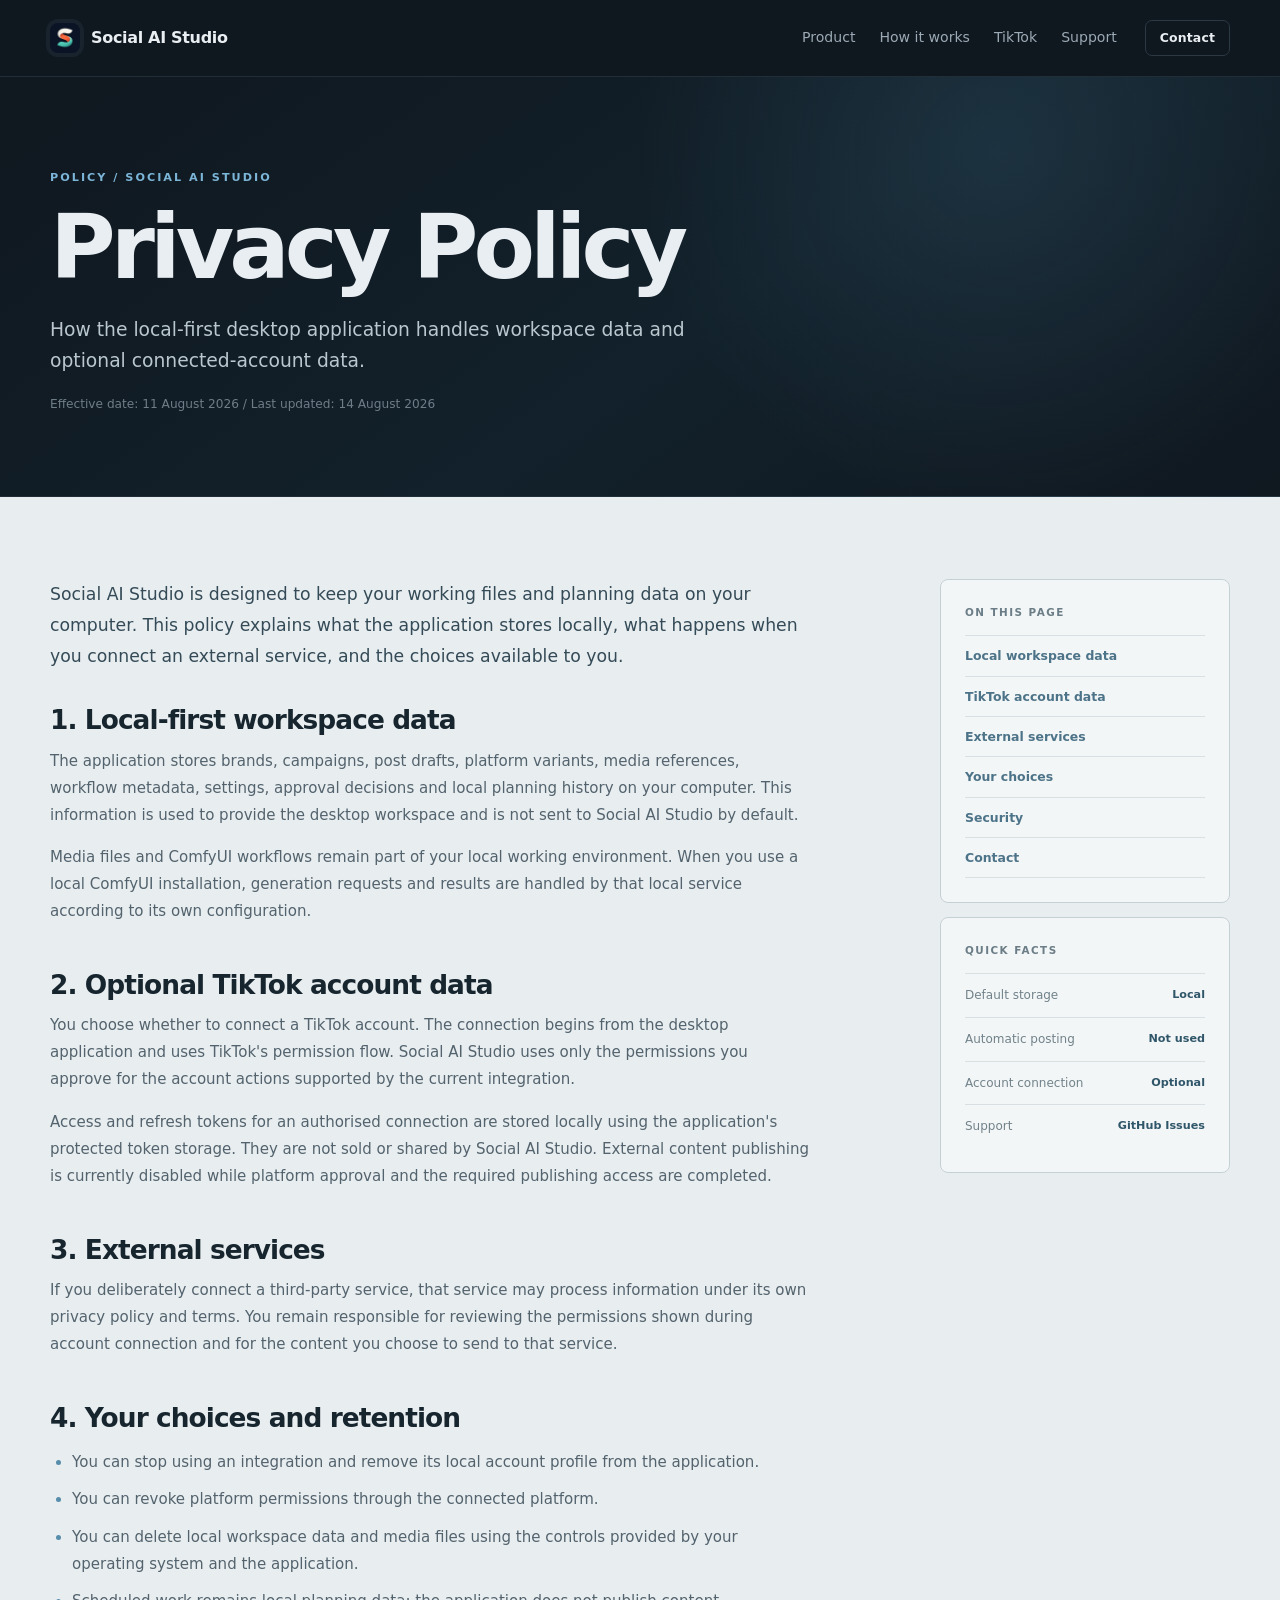
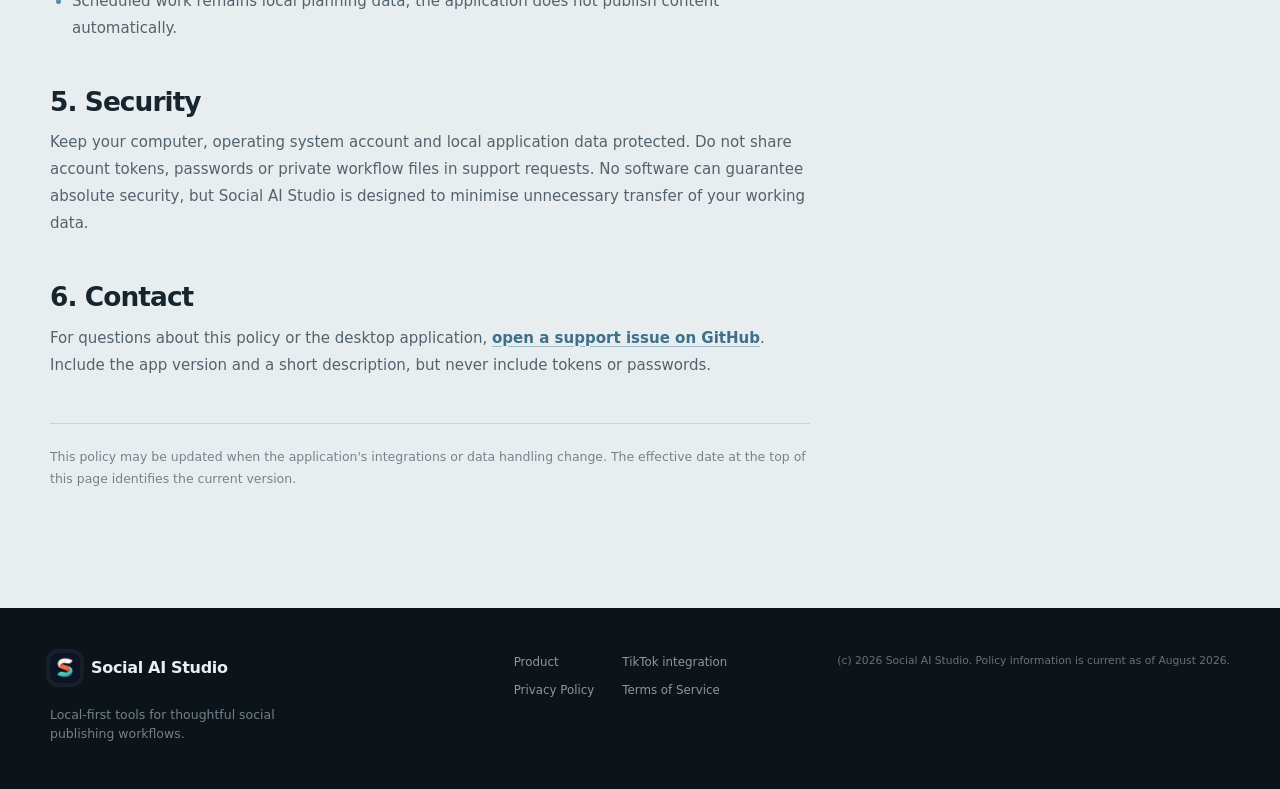
==== commit 635ea937: "Use new brand icon in site header" ====
--- a/privacy/index.html
+++ b/privacy/index.html
@@ -6,13 +6,13 @@
   <meta name="description" content="Privacy Policy for Social AI Studio, a local-first desktop workspace for social content planning and creation." />
   <meta name="theme-color" content="#101820" />
   <title>Privacy Policy | Social AI Studio</title>
-  <link rel="stylesheet" href="../styles.css?v=20260814-privacy" />
+  <link rel="stylesheet" href="../styles.css?v=20260814-privacy-icon" />
 </head>
 <body>
   <a class="skip-link" href="#main-content">Skip to content</a>
   <header class="site-header">
     <div class="container header-inner">
-      <a class="brand" href="../" aria-label="Social AI Studio home"><span class="brand-mark" aria-hidden="true">S</span><span>Social AI Studio</span></a>
+      <a class="brand" href="../" aria-label="Social AI Studio home"><span class="brand-mark" aria-hidden="true"></span><span>Social AI Studio</span></a>
       <nav class="site-nav" aria-label="Primary navigation"><a href="../#product">Product</a><a href="../#workflow">How it works</a><a href="../#tiktok">TikTok</a><a href="../#support">Support</a></nav>
       <a class="button button-small button-outline" href="../#contact">Contact</a>
     </div>
@@ -37,6 +37,6 @@
       <p class="legal-updated">This policy may be updated when the application's integrations or data handling change. The effective date at the top of this page identifies the current version.</p>
     </article><aside class="legal-sidebar"><div class="legal-card"><p class="panel-label">ON THIS PAGE</p><nav class="legal-nav" aria-label="Privacy Policy sections"><a href="#local-data">Local workspace data</a><a href="#tiktok-data">TikTok account data</a><a href="#external-services">External services</a><a href="#retention">Your choices</a><a href="#security">Security</a><a href="#contact">Contact</a></nav></div><div class="legal-card legal-facts"><p class="panel-label">QUICK FACTS</p><div><span>Default storage</span><b>Local</b></div><div><span>Automatic posting</span><b>Not used</b></div><div><span>Account connection</span><b>Optional</b></div><div><span>Support</span><b>GitHub Issues</b></div></div></aside></div></section>
   </main>
-  <footer class="site-footer"><div class="container footer-inner"><div><a class="brand" href="../"><span class="brand-mark" aria-hidden="true">S</span><span>Social AI Studio</span></a><p>Local-first tools for thoughtful social publishing workflows.</p></div><div class="footer-links"><a href="../#product">Product</a><a href="../#tiktok">TikTok integration</a><a href="../privacy/">Privacy Policy</a><a href="../terms/">Terms of Service</a></div><small>(c) 2026 Social AI Studio. Policy information is current as of August 2026.</small></div></footer>
+  <footer class="site-footer"><div class="container footer-inner"><div><a class="brand" href="../"><span class="brand-mark" aria-hidden="true"></span><span>Social AI Studio</span></a><p>Local-first tools for thoughtful social publishing workflows.</p></div><div class="footer-links"><a href="../#product">Product</a><a href="../#tiktok">TikTok integration</a><a href="../privacy/">Privacy Policy</a><a href="../terms/">Terms of Service</a></div><small>(c) 2026 Social AI Studio. Policy information is current as of August 2026.</small></div></footer>
 </body>
 </html>
--- a/styles.css
+++ b/styles.css
@@ -1,7 +1,7 @@
 :root { color-scheme: dark; --ink:#e9eef2; --muted:#9caab5; --subtle:#6f7d88; --line:#2b3943; --panel:#15212a; --dark:#101820; --mid:#16232c; --light:#e8edf0; --light-ink:#17252e; --light-muted:#53636d; --accent:#7bb5d8; --accent-strong:#a8d7ef; --warm:#f2bd78; --success:#8ed0b0; font-family:Inter,ui-sans-serif,system-ui,-apple-system,BlinkMacSystemFont,"Segoe UI",sans-serif; background:var(--dark); color:var(--ink); font-synthesis:none; }
 * { box-sizing:border-box; } html { scroll-behavior:smooth; } body { margin:0; min-width:320px; background:var(--dark); color:var(--ink); line-height:1.55; } a { color:inherit; text-decoration:none; } a:hover { color:var(--accent-strong); } .container { width:min(1180px,calc(100% - 48px)); margin:0 auto; }
 .skip-link { position:absolute; left:16px; top:-60px; z-index:10; padding:10px 14px; background:var(--accent-strong); color:var(--dark); } .skip-link:focus { top:12px; }
-.site-header { position:sticky; top:0; z-index:5; border-bottom:1px solid rgba(151,180,197,.14); background:rgba(16,24,32,.92); backdrop-filter:blur(14px); } .header-inner { min-height:76px; display:flex; align-items:center; gap:28px; } .brand { display:inline-flex; align-items:center; gap:11px; font-weight:750; letter-spacing:-.02em; } .brand-mark { display:grid; place-items:center; width:30px; height:30px; border:1px solid #9bc9e3; border-radius:8px; color:var(--dark); background:linear-gradient(145deg,#b8e0f2,#6fabc9); font-size:.86rem; font-weight:900; box-shadow:0 0 0 4px rgba(123,181,216,.08); } .site-nav { display:flex; gap:24px; margin-left:auto; color:var(--muted); font-size:.88rem; } .site-nav a:hover { color:var(--ink); }
+.site-header { position:sticky; top:0; z-index:5; border-bottom:1px solid rgba(151,180,197,.14); background:rgba(16,24,32,.92); backdrop-filter:blur(14px); } .header-inner { min-height:76px; display:flex; align-items:center; gap:28px; } .brand { display:inline-flex; align-items:center; gap:11px; font-weight:750; letter-spacing:-.02em; } .brand-mark { display:block; width:30px; height:30px; border:0; border-radius:8px; background:#101820 url("[data-uri]") center/cover no-repeat; box-shadow:0 0 0 4px rgba(123,181,216,.08); } .site-nav { display:flex; gap:24px; margin-left:auto; color:var(--muted); font-size:.88rem; } .site-nav a:hover { color:var(--ink); }
 .button { display:inline-flex; align-items:center; justify-content:center; gap:9px; min-height:46px; padding:0 20px; border:1px solid var(--accent); border-radius:7px; background:var(--accent); color:#10202a; font-size:.88rem; font-weight:800; letter-spacing:.01em; } .button:hover { color:#10202a; background:var(--accent-strong); border-color:var(--accent-strong); } .button-small { min-height:36px; padding:0 14px; font-size:.78rem; } .button-outline { background:transparent; color:var(--ink); border-color:var(--line); } .button-outline:hover { color:var(--ink); background:var(--panel); border-color:var(--accent); } .button-dark { background:var(--light-ink); color:var(--light); border-color:var(--light-ink); } .button-dark:hover { color:white; background:#273c49; border-color:#273c49; }
 .eyebrow { margin:0 0 15px; color:var(--accent); font-size:.7rem; font-weight:850; letter-spacing:.18em; } h1,h2,h3,p { margin-top:0; } h1,h2 { letter-spacing:-.055em; line-height:1.03; } h1 { max-width:700px; margin-bottom:24px; font-size:clamp(3.1rem,7vw,6.2rem); } h2 { margin-bottom:18px; font-size:clamp(2rem,4vw,3.7rem); } h3 { margin-bottom:10px; color:inherit; font-size:1.08rem; line-height:1.2; }
 .hero { overflow:hidden; border-bottom:1px solid rgba(151,180,197,.12); background:radial-gradient(circle at 82% 22%,rgba(77,129,158,.18),transparent 31%),linear-gradient(145deg,#101820 5%,#12212b 56%,#101820 100%); } .hero-grid { min-height:650px; display:grid; grid-template-columns:1.04fr .96fr; align-items:center; gap:70px; padding:76px 0 86px; } .hero-lead { max-width:610px; margin-bottom:30px; color:#bac7cf; font-size:1.17rem; line-height:1.7; } .hero-actions { display:flex; align-items:center; flex-wrap:wrap; gap:23px; } .text-link { color:var(--accent-strong); font-size:.9rem; font-weight:750; } .text-link span { margin-left:5px; font-size:1.1rem; } .hero-note { display:flex; align-items:center; gap:9px; margin:30px 0 0; color:var(--subtle); font-size:.78rem; } .status-dot { width:7px; height:7px; border-radius:99px; background:var(--success); box-shadow:0 0 0 5px rgba(142,208,176,.1); }
